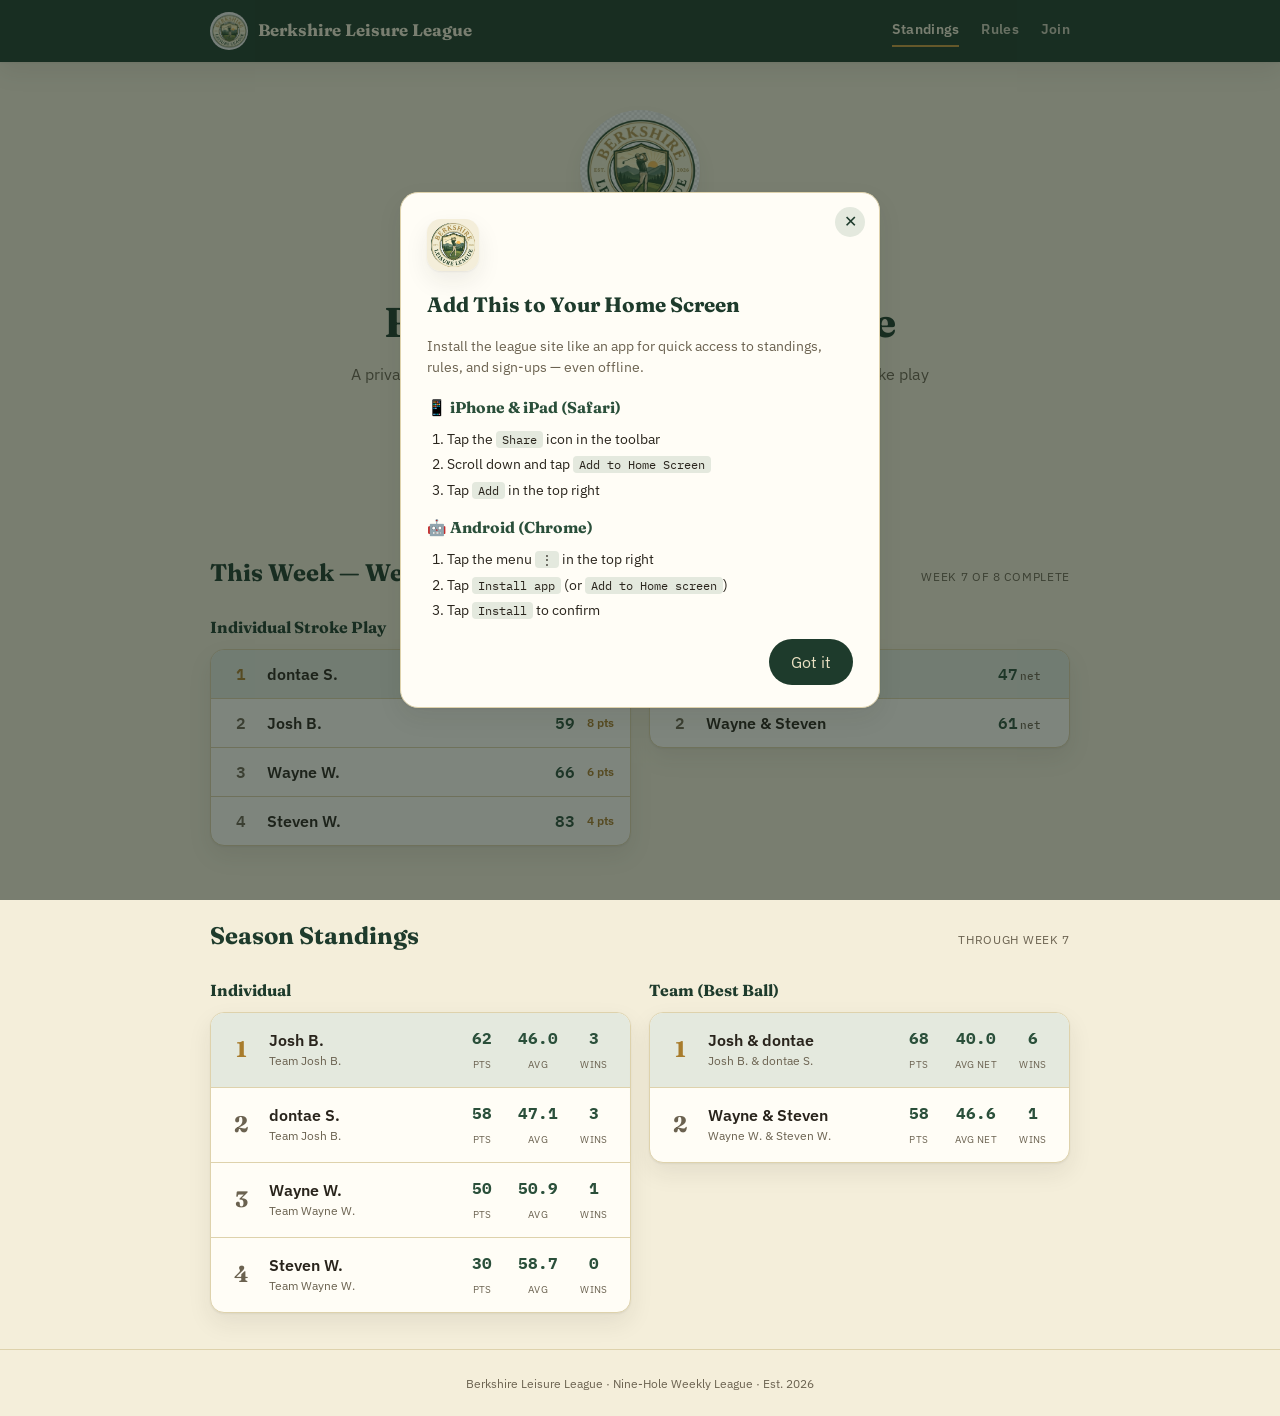
==== index.html @ b0b4068c "Initial Site Upload" ====
<!doctype html>
<html lang="en">
<head>
<meta charset="utf-8">
<meta name="viewport" content="width=device-width, initial-scale=1">
<title>Berkshire Leisure League</title>
<meta name="description" content="Weekly standings for the Berkshire Leisure League nine-hole golf league.">
<link rel="stylesheet" href="assets/style.css">
<link rel="manifest" href="manifest.webmanifest">
<link rel="icon" href="assets/icons/favicon-32.png" sizes="32x32">
<link rel="apple-touch-icon" href="assets/icons/apple-touch-icon.png">
<meta name="theme-color" content="#1E3B2C">
<meta name="apple-mobile-web-app-capable" content="yes">
<meta name="apple-mobile-web-app-status-bar-style" content="black-translucent">
<meta name="apple-mobile-web-app-title" content="BLL Golf">
</head>
<body>


<header class="site-nav">
  <div class="wrap">
    <a class="brand" href="index.html">
      <img src="assets/logo.png" alt="Berkshire Leisure League crest">
      <span>Berkshire Leisure League</span>
    </a>
    <nav class="links">
      <a href="index.html" class="active">Standings</a>
      <a href="rules.html" class="">Rules</a>
      <a href="join.html" class="">Join</a>
    </nav>
  </div>
</header>


<section class="hero wrap">
  <img class="crest" src="assets/logo.png" alt="Berkshire Leisure League crest">
  <div class="tagline">Est. 2026 · Nine-Hole Weekly League</div>
  <h1>Berkshire Leisure League</h1>
  <p class="lead">A private weekly nine-hole league run through 18Birdies — individual stroke play and two-player best ball, every week, all season.</p>
  <div class="cta-row">
    <a class="btn primary" href="join.html">Join Next Season</a>
    <a class="btn ghost" href="rules.html">Read the Rules</a>
  </div>
</section>

<section class="wrap">
  <div class="section-head"><h2>This Week — Week 7</h2><span class="tag">Week 7 of 8 complete</span></div>
  <div class="two-col">
    <div>
      <h3 style="font-size:1rem; margin-bottom:10px;">Individual Stroke Play</h3>
      <div class="card"><ul style="list-style:none;margin:0;padding:0;">
        <li class="board-row lead">
          <span class="rank">1</span>
          <span class="name">dontae S.</span>
          <span class="score">49</span>
          <span class="pts">10 pts</span>
        </li>
        <li class="board-row ">
          <span class="rank">2</span>
          <span class="name">Josh B.</span>
          <span class="score">59</span>
          <span class="pts">8 pts</span>
        </li>
        <li class="board-row ">
          <span class="rank">3</span>
          <span class="name">Wayne W.</span>
          <span class="score">66</span>
          <span class="pts">6 pts</span>
        </li>
        <li class="board-row ">
          <span class="rank">4</span>
          <span class="name">Steven W.</span>
          <span class="score">83</span>
          <span class="pts">4 pts</span>
        </li>
      </ul></div>
    </div>
    <div>
      <h3 style="font-size:1rem; margin-bottom:10px;">Best Ball</h3>
      <div class="card"><ul style="list-style:none;margin:0;padding:0;">
        <li class="board-row lead">
          <span class="rank">1</span>
          <span class="name">Josh & dontae</span>
          <span class="score">47<small>net</small></span>
        </li>
        <li class="board-row ">
          <span class="rank">2</span>
          <span class="name">Wayne & Steven</span>
          <span class="score">61<small>net</small></span>
        </li>
      </ul></div>
    </div>
  </div>
</section>

<section class="wrap">
  <div class="section-head"><h2>Season Standings</h2><span class="tag">Through Week 7</span></div>
  <div class="two-col">
    <div>
      <h3 style="font-size:1rem; margin-bottom:10px;">Individual</h3>
      <div class="card"><ul style="list-style:none;margin:0;padding:0;">
        <li class="stand-row lead">
          <span class="stand-rank">1</span>
          <div class="stand-main">
            <span class="stand-name">Josh B.</span>
            <span class="stand-sub">Team Josh B.</span>
          </div>
          <div class="stand-stats">
            <div class="stat"><b>62</b><small>pts</small></div>
            <div class="stat"><b>46.0</b><small>avg</small></div>
            <div class="stat"><b>3</b><small>wins</small></div>
          </div>
        </li>
        <li class="stand-row ">
          <span class="stand-rank">2</span>
          <div class="stand-main">
            <span class="stand-name">dontae S.</span>
            <span class="stand-sub">Team Josh B.</span>
          </div>
          <div class="stand-stats">
            <div class="stat"><b>58</b><small>pts</small></div>
            <div class="stat"><b>47.1</b><small>avg</small></div>
            <div class="stat"><b>3</b><small>wins</small></div>
          </div>
        </li>
        <li class="stand-row ">
          <span class="stand-rank">3</span>
          <div class="stand-main">
            <span class="stand-name">Wayne W.</span>
            <span class="stand-sub">Team Wayne W.</span>
          </div>
          <div class="stand-stats">
            <div class="stat"><b>50</b><small>pts</small></div>
            <div class="stat"><b>50.9</b><small>avg</small></div>
            <div class="stat"><b>1</b><small>wins</small></div>
          </div>
        </li>
        <li class="stand-row ">
          <span class="stand-rank">4</span>
          <div class="stand-main">
            <span class="stand-name">Steven W.</span>
            <span class="stand-sub">Team Wayne W.</span>
          </div>
          <div class="stand-stats">
            <div class="stat"><b>30</b><small>pts</small></div>
            <div class="stat"><b>58.7</b><small>avg</small></div>
            <div class="stat"><b>0</b><small>wins</small></div>
          </div>
        </li>
      </ul></div>
    </div>
    <div>
      <h3 style="font-size:1rem; margin-bottom:10px;">Team (Best Ball)</h3>
      <div class="card"><ul style="list-style:none;margin:0;padding:0;">
        <li class="stand-row lead">
          <span class="stand-rank">1</span>
          <div class="stand-main">
            <span class="stand-name">Josh & dontae</span>
            <span class="stand-sub">Josh B. & dontae S.</span>
          </div>
          <div class="stand-stats">
            <div class="stat"><b>68</b><small>pts</small></div>
            <div class="stat"><b>40.0</b><small>avg net</small></div>
            <div class="stat"><b>6</b><small>wins</small></div>
          </div>
        </li>
        <li class="stand-row ">
          <span class="stand-rank">2</span>
          <div class="stand-main">
            <span class="stand-name">Wayne & Steven</span>
            <span class="stand-sub">Wayne W. & Steven W.</span>
          </div>
          <div class="stand-stats">
            <div class="stat"><b>58</b><small>pts</small></div>
            <div class="stat"><b>46.6</b><small>avg net</small></div>
            <div class="stat"><b>1</b><small>wins</small></div>
          </div>
        </li>
      </ul></div>
    </div>
  </div>
</section>


<footer class="site-footer">
  <div class="wrap">Berkshire Leisure League · Nine-Hole Weekly League · Est. 2026</div>
</footer>


<div id="install-modal-backdrop" class="install-modal-backdrop">
  <div class="install-modal" role="dialog" aria-modal="true" aria-labelledby="install-modal-title">
    <button type="button" class="close-btn" id="install-modal-close" aria-label="Close">✕</button>
    <img class="install-icon" src="assets/icons/icon-192.png" alt="">
    <h2 id="install-modal-title">Add This to Your Home Screen</h2>
    <p class="sub">Install the league site like an app for quick access to standings, rules, and sign-ups — even offline.</p>

    <div class="install-platform">
      <h3>📱 iPhone &amp; iPad (Safari)</h3>
      <ol>
        <li>Tap the <kbd>Share</kbd> icon in the toolbar</li>
        <li>Scroll down and tap <kbd>Add to Home Screen</kbd></li>
        <li>Tap <kbd>Add</kbd> in the top right</li>
      </ol>
    </div>

    <div class="install-platform">
      <h3>🤖 Android (Chrome)</h3>
      <ol>
        <li>Tap the menu <kbd>⋮</kbd> in the top right</li>
        <li>Tap <kbd>Install app</kbd> (or <kbd>Add to Home screen</kbd>)</li>
        <li>Tap <kbd>Install</kbd> to confirm</li>
      </ol>
    </div>

    <div class="dismiss-row">
      <button type="button" class="btn primary" id="install-modal-got-it">Got it</button>
    </div>
  </div>
</div>
<script>
  (function () {
    try {
      var isStandalone = window.matchMedia('(display-mode: standalone)').matches || window.navigator.standalone === true;
      var seen = localStorage.getItem('bll-install-tip-seen');
      if (isStandalone || seen) return;
      var backdrop = document.getElementById('install-modal-backdrop');
      if (!backdrop) return;
      backdrop.style.display = 'flex';
      function dismiss() {
        backdrop.style.display = 'none';
        try { localStorage.setItem('bll-install-tip-seen', '1'); } catch (e) {}
      }
      document.getElementById('install-modal-close').addEventListener('click', dismiss);
      document.getElementById('install-modal-got-it').addEventListener('click', dismiss);
      backdrop.addEventListener('click', function (e) { if (e.target === backdrop) dismiss(); });
      document.addEventListener('keydown', function (e) { if (e.key === 'Escape') dismiss(); });
    } catch (e) {}
  })();
</script>

<script>
  if ('serviceWorker' in navigator) {
    window.addEventListener('load', () => {
      navigator.serviceWorker.register('sw.js').catch(() => {});
    });
  }
</script>

</body>
</html>
---- assets/style.css ----
/* Berkshire Leisure League — shared site styles */

@import url('https://fonts.googleapis.com/css2?family=Fraunces:opsz,wght@9..144,400;9..144,600;9..144,700&family=IBM+Plex+Sans:wght@400;500;600;700&family=IBM+Plex+Mono:wght@500;600&display=swap');

:root {
  --cream: #F4EEDA;
  --cream-deep: #E9E0C2;
  --card: #FFFDF6;
  --forest: #1E3B2C;
  --forest-2: #2A4F3A;
  --forest-tint: #E4E9DE;
  --gold: #A87C2C;
  --gold-bright: #C79A3F;
  --sunset: #D2842F;
  --ink: #29241C;
  --ink-soft: #6B6250;
  --line: #DED2AC;
  --good: #3F7D53;
  --bad: #B4523A;
  --shadow: 0 1px 2px rgba(41,36,28,0.06), 0 10px 24px rgba(41,36,28,0.08);
}

@media (prefers-color-scheme: dark) {
  :root:not([data-theme="light"]) {
    --cream: #14231A;
    --cream-deep: #101C14;
    --card: #1B2E22;
    --forest: #EFE7C8;
    --forest-2: #C9D8C4;
    --forest-tint: #24382C;
    --gold: #D8AC55;
    --gold-bright: #E8C275;
    --sunset: #E29A52;
    --ink: #EEE7D2;
    --ink-soft: #A9A28C;
    --line: #33452E;
    --good: #7EC493;
    --bad: #E08066;
    --shadow: 0 1px 2px rgba(0,0,0,0.35), 0 12px 28px rgba(0,0,0,0.4);
  }
}
:root[data-theme="dark"] {
  --cream: #14231A;
  --cream-deep: #101C14;
  --card: #1B2E22;
  --forest: #EFE7C8;
  --forest-2: #C9D8C4;
  --forest-tint: #24382C;
  --gold: #D8AC55;
  --gold-bright: #E8C275;
  --sunset: #E29A52;
  --ink: #EEE7D2;
  --ink-soft: #A9A28C;
  --line: #33452E;
  --good: #7EC493;
  --bad: #E08066;
  --shadow: 0 1px 2px rgba(0,0,0,0.35), 0 12px 28px rgba(0,0,0,0.4);
}

* { box-sizing: border-box; }
html, body { margin: 0; padding: 0; }
body {
  background: var(--cream);
  color: var(--ink);
  font-family: "IBM Plex Sans", system-ui, sans-serif;
  line-height: 1.5;
}
img { max-width: 100%; }
h1, h2, h3 { font-family: "Fraunces", Georgia, serif; text-wrap: balance; margin: 0 0 8px; color: var(--forest); }
a { color: var(--forest-2); }
.wrap { max-width: 900px; margin-inline: auto; padding-inline: 20px; }

/* Nav */
header.site-nav {
  background: var(--forest);
  color: var(--cream);
  box-shadow: var(--shadow);
  position: sticky;
  top: 0;
  z-index: 10;
}
header.site-nav .wrap {
  display: flex;
  align-items: center;
  justify-content: space-between;
  gap: 16px;
  padding-block: 12px;
  flex-wrap: wrap;
}
.brand {
  display: flex;
  align-items: center;
  gap: 10px;
  text-decoration: none;
  color: var(--cream);
}
.brand img { width: 38px; height: 38px; border-radius: 50%; }
.brand span {
  font-family: "Fraunces", serif;
  font-weight: 700;
  font-size: 1.05rem;
}
nav.links {
  display: flex;
  gap: 22px;
}
nav.links a {
  color: var(--cream);
  text-decoration: none;
  font-size: 0.88rem;
  font-weight: 600;
  letter-spacing: 0.02em;
  opacity: 0.82;
  padding-block: 4px;
  border-bottom: 2px solid transparent;
}
nav.links a:hover, nav.links a.active {
  opacity: 1;
  border-bottom-color: var(--gold-bright);
}

/* Hero */
.hero {
  padding-block: 48px 40px;
  text-align: center;
}
.hero img.crest {
  width: 120px;
  height: 120px;
  border-radius: 50%;
  box-shadow: var(--shadow);
  margin-bottom: 18px;
}
.hero h1 {
  font-size: clamp(1.8rem, 4vw, 2.6rem);
}
.hero .tagline {
  color: var(--gold);
  text-transform: uppercase;
  letter-spacing: 0.08em;
  font-size: 0.8rem;
  font-weight: 600;
  margin-bottom: 18px;
}
.hero p.lead {
  max-width: 60ch;
  margin: 0 auto 22px;
  color: var(--ink-soft);
  font-size: 1.02rem;
}
.hero .cta-row {
  display: flex;
  gap: 12px;
  justify-content: center;
  flex-wrap: wrap;
}
.btn {
  display: inline-block;
  padding: 11px 22px;
  border-radius: 999px;
  font-weight: 600;
  font-size: 0.92rem;
  text-decoration: none;
  transition: transform 0.15s ease;
}
.btn:hover { transform: translateY(-1px); }
.btn.primary { background: var(--forest); color: var(--cream); }
.btn.ghost { background: transparent; color: var(--forest); border: 1.5px solid var(--forest); }
:root:not([data-theme="light"]) .btn.primary,
:root[data-theme="dark"] .btn.primary { color: var(--cream-deep); }

section { padding-block: 36px; }
.section-head { display: flex; align-items: baseline; justify-content: space-between; margin-bottom: 16px; flex-wrap: wrap; gap: 8px; }
.section-head .tag { font-size: 0.72rem; text-transform: uppercase; letter-spacing: 0.06em; color: var(--ink-soft); }

.card {
  background: var(--card);
  border: 1px solid var(--line);
  border-radius: 14px;
  box-shadow: var(--shadow);
  overflow: hidden;
}

/* board rows (weekly leaderboards) */
.board-row {
  display: grid;
  grid-template-columns: 28px 1fr auto auto;
  align-items: center;
  gap: 12px;
  padding: 12px 16px;
  border-bottom: 1px solid var(--line);
}
.board-row:last-child { border-bottom: none; }
.board-row.lead { background: var(--forest-tint); }
.board-row .rank { font-family: "IBM Plex Mono", monospace; font-weight: 600; color: var(--ink-soft); text-align: center; }
.board-row.lead .rank { color: var(--gold); }
.board-row .name { font-weight: 600; }
.board-row .score { font-family: "IBM Plex Mono", monospace; font-weight: 600; color: var(--forest-2); }
.board-row .score small { font-weight: 500; color: var(--ink-soft); margin-left: 2px; font-size: 0.68rem; }
.board-row .pts { font-size: 0.74rem; color: var(--gold); font-weight: 600; white-space: nowrap; }

.two-col { display: grid; grid-template-columns: 1fr 1fr; gap: 18px; }
@media (max-width: 640px) { .two-col { grid-template-columns: 1fr; } }

/* standings rows */
.stand-row {
  display: flex;
  align-items: center;
  gap: 14px;
  padding: 13px 16px;
  border-bottom: 1px solid var(--line);
}
.stand-row:last-child { border-bottom: none; }
.stand-row.lead { background: var(--forest-tint); }
.stand-rank { font-family: "Fraunces", serif; font-size: 1.4rem; font-weight: 700; color: var(--ink-soft); width: 28px; text-align: center; flex-shrink: 0; }
.stand-row.lead .stand-rank { color: var(--gold); }
.stand-main { flex: 1; min-width: 0; }
.stand-name { display: block; font-weight: 600; }
.stand-sub { display: block; font-size: 0.76rem; color: var(--ink-soft); }
.stand-stats { display: flex; gap: 16px; flex-shrink: 0; }
.stat { text-align: center; min-width: 40px; }
.stat b { display: block; font-family: "IBM Plex Mono", monospace; font-size: 1rem; color: var(--forest-2); }
.stat small { font-size: 0.64rem; color: var(--ink-soft); text-transform: uppercase; letter-spacing: 0.03em; }

/* Rules page */
.rules-block { margin-bottom: 28px; }
.rules-block h2 { font-size: 1.3rem; border-bottom: 2px solid var(--line); padding-bottom: 8px; margin-bottom: 14px; }
.rules-block h3 { font-size: 1.02rem; color: var(--forest-2); margin-top: 18px; }
.rules-block p, .rules-block li { color: var(--ink); }
.rules-block ul, .rules-block ol { padding-left: 22px; }
.callout {
  background: var(--forest-tint);
  border-left: 4px solid var(--gold);
  border-radius: 8px;
  padding: 14px 16px;
  margin-block: 14px;
  font-size: 0.94rem;
}

/* Join form */
.join-form {
  display: grid;
  gap: 16px;
  max-width: 520px;
}
.field { display: flex; flex-direction: column; gap: 6px; }
.field label { font-size: 0.82rem; font-weight: 600; color: var(--forest); }
.field input, .field textarea {
  font: inherit;
  padding: 11px 13px;
  border-radius: 8px;
  border: 1.5px solid var(--line);
  background: var(--card);
  color: var(--ink);
}
.field input:focus, .field textarea:focus {
  outline: none;
  border-color: var(--gold);
}
.field .hint { font-size: 0.74rem; color: var(--ink-soft); }
.submit-row { display: flex; align-items: center; gap: 14px; }
button.btn.primary { border: none; cursor: pointer; font: inherit; }
#form-status { font-size: 0.88rem; font-weight: 600; }
#form-status.ok { color: var(--good); }
#form-status.err { color: var(--bad); }

/* Install prompt modal */
.install-modal-backdrop {
  display: none;
  position: fixed;
  inset: 0;
  background: rgba(20, 35, 26, 0.55);
  z-index: 100;
  align-items: center;
  justify-content: center;
  padding: 20px;
}
.install-modal {
  background: var(--card);
  border: 1px solid var(--line);
  border-radius: 18px;
  max-width: 480px;
  width: 100%;
  max-height: 88vh;
  overflow-y: auto;
  padding: 26px 26px 22px;
  box-shadow: var(--shadow);
  position: relative;
}
.install-modal .close-btn {
  position: absolute;
  top: 14px;
  right: 14px;
  width: 30px;
  height: 30px;
  border-radius: 50%;
  border: none;
  background: var(--forest-tint);
  color: var(--forest);
  font-size: 1rem;
  line-height: 1;
  cursor: pointer;
}
.install-modal .install-icon {
  width: 52px;
  height: 52px;
  border-radius: 14px;
  margin-bottom: 12px;
  box-shadow: var(--shadow);
}
.install-modal h2 { font-size: 1.3rem; margin-bottom: 4px; }
.install-modal > p.sub { color: var(--ink-soft); font-size: 0.9rem; margin-bottom: 18px; }
.install-platform { margin-bottom: 16px; }
.install-platform h3 {
  display: flex;
  align-items: center;
  gap: 8px;
  font-size: 0.98rem;
  color: var(--forest-2);
  margin-bottom: 8px;
}
.install-platform ol {
  margin: 0;
  padding-left: 20px;
  font-size: 0.9rem;
}
.install-platform li { margin-bottom: 4px; }
.install-platform li kbd {
  background: var(--forest-tint);
  border-radius: 4px;
  padding: 1px 6px;
  font-family: "IBM Plex Mono", monospace;
  font-size: 0.82em;
  font-style: normal;
}
.install-modal .dismiss-row { margin-top: 18px; text-align: right; }

footer.site-footer {
  border-top: 1px solid var(--line);
  padding-block: 24px;
  text-align: center;
  font-size: 0.78rem;
  color: var(--ink-soft);
}
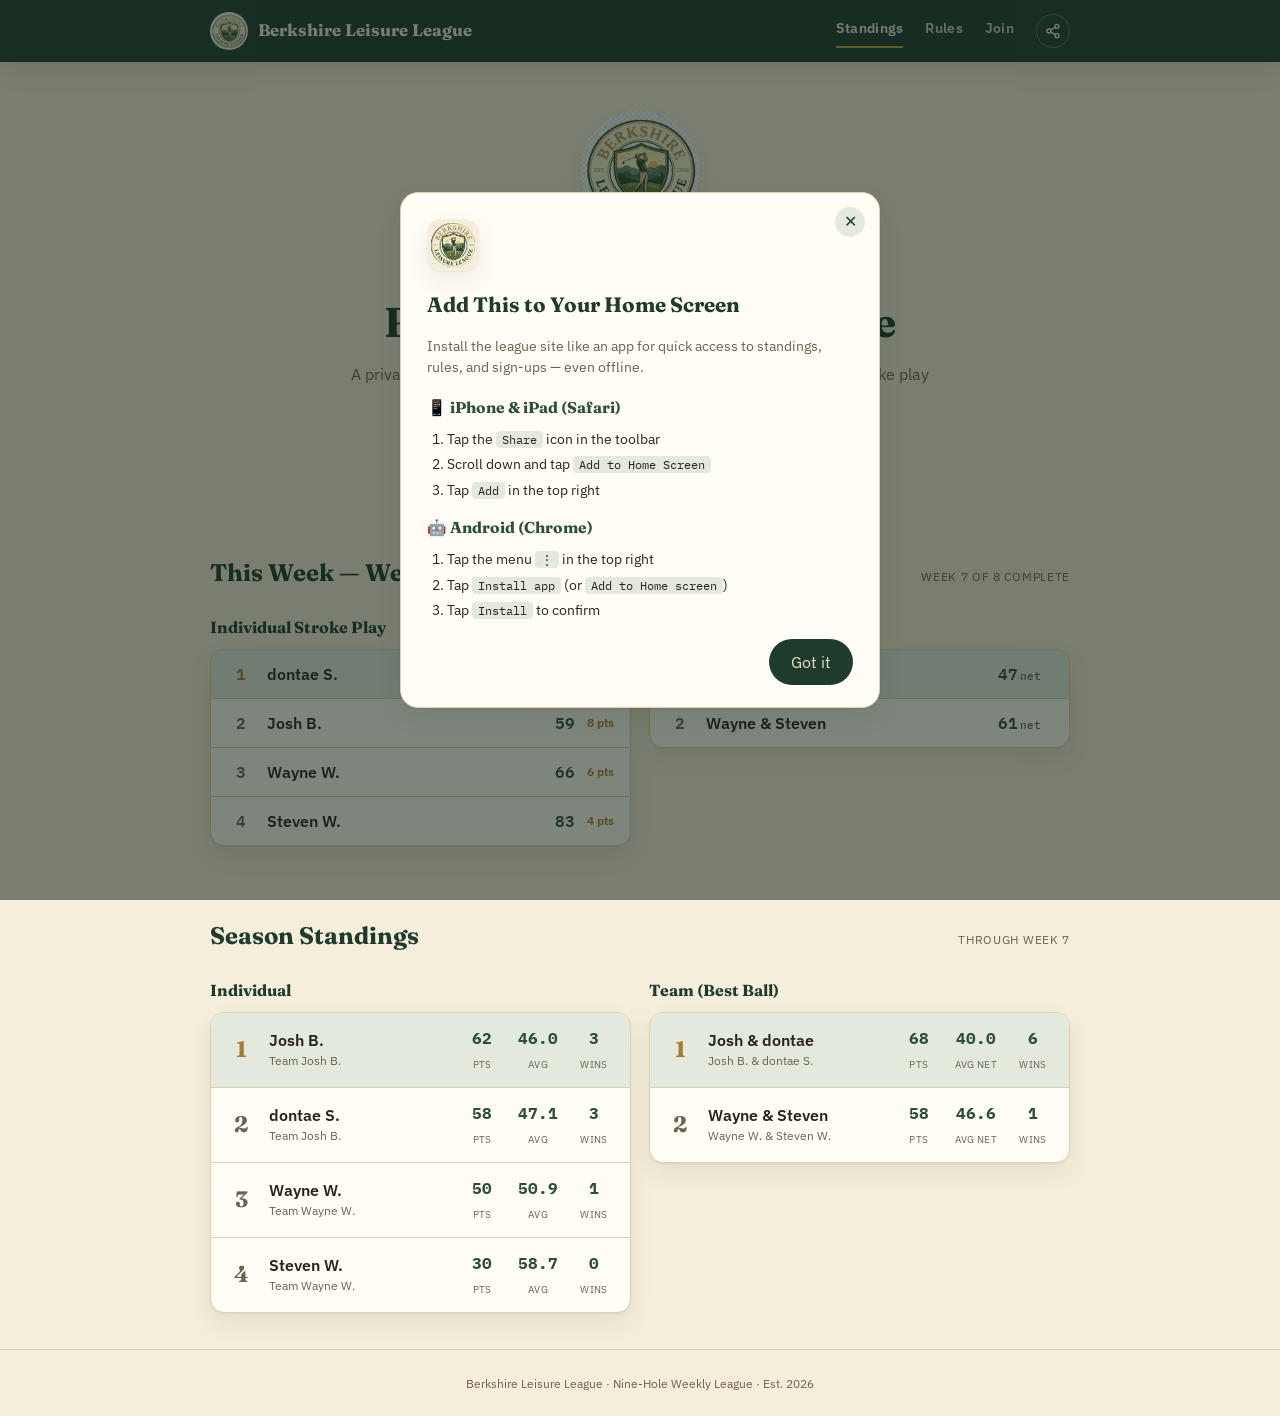
==== commit 3e0677b3: "Added payment information" ====
--- a/index.html
+++ b/index.html
@@ -27,6 +27,7 @@
       <a href="index.html" class="active">Standings</a>
       <a href="rules.html" class="">Rules</a>
       <a href="join.html" class="">Join</a>
+      <button type="button" class="share-btn" data-share data-share-title="Berkshire Leisure League" data-share-text="Check out our weekly nine-hole golf league standings!" aria-label="Share this page"><svg viewBox="0 0 24 24" fill="none" stroke="currentColor" stroke-width="2" stroke-linecap="round" stroke-linejoin="round"><circle cx="18" cy="5" r="3"/><circle cx="6" cy="12" r="3"/><circle cx="18" cy="19" r="3"/><line x1="8.59" y1="13.51" x2="15.42" y2="17.49"/><line x1="15.41" y1="6.51" x2="8.59" y2="10.49"/></svg></button>
     </nav>
   </div>
 </header>
@@ -246,5 +247,7 @@
   }
 </script>
 
+<script src="assets/share.js" defer></script>
+
 </body>
 </html>
--- a/assets/style.css
+++ b/assets/style.css
@@ -119,6 +119,61 @@
   border-bottom-color: var(--gold-bright);
 }
 
+/* Share button (nav icon) */
+.share-btn {
+  display: inline-flex;
+  align-items: center;
+  justify-content: center;
+  width: 34px;
+  height: 34px;
+  border-radius: 50%;
+  border: 1.5px solid rgba(244, 238, 218, 0.3);
+  background: transparent;
+  color: var(--cream);
+  cursor: pointer;
+  flex-shrink: 0;
+  transition: background 0.15s ease, border-color 0.15s ease;
+}
+.share-btn:hover {
+  background: rgba(244, 238, 218, 0.12);
+  border-color: var(--gold-bright);
+}
+.share-btn svg { width: 16px; height: 16px; }
+
+/* Share toast */
+.share-toast {
+  position: fixed;
+  left: 50%;
+  bottom: 28px;
+  transform: translate(-50%, 12px);
+  background: var(--forest);
+  color: var(--cream);
+  font-size: 0.86rem;
+  font-weight: 600;
+  padding: 10px 18px;
+  border-radius: 999px;
+  box-shadow: var(--shadow);
+  opacity: 0;
+  transition: opacity 0.25s ease, transform 0.25s ease;
+  z-index: 200;
+  pointer-events: none;
+}
+.share-toast.show {
+  opacity: 1;
+  transform: translate(-50%, 0);
+}
+
+/* Invite-a-friend button (join page) */
+.invite-row {
+  margin-bottom: 24px;
+}
+.btn.invite-share {
+  display: inline-flex;
+  align-items: center;
+  gap: 8px;
+}
+.btn.invite-share svg { width: 16px; height: 16px; }
+
 /* Hero */
 .hero {
   padding-block: 48px 40px;
@@ -237,6 +292,51 @@
   font-size: 0.94rem;
 }
 
+/* Pay grid (Dues section) */
+.pay-grid {
+  display: grid;
+  grid-template-columns: repeat(3, 1fr);
+  gap: 14px;
+  margin-top: 16px;
+}
+@media (max-width: 640px) { .pay-grid { grid-template-columns: 1fr; } }
+.pay-card {
+  background: var(--card);
+  border: 1px solid var(--line);
+  border-radius: 14px;
+  box-shadow: var(--shadow);
+  padding: 16px;
+  text-align: center;
+}
+.pay-card-label {
+  font-size: 0.72rem;
+  text-transform: uppercase;
+  letter-spacing: 0.05em;
+  color: var(--gold);
+  font-weight: 700;
+  margin-bottom: 4px;
+}
+.pay-card-handle {
+  font-family: "IBM Plex Mono", monospace;
+  font-weight: 600;
+  font-size: 0.92rem;
+  margin-bottom: 10px;
+}
+.pay-qr {
+  width: 130px;
+  height: 130px;
+  border-radius: 8px;
+  border: 1px solid var(--line);
+  margin: 0 auto 12px;
+  display: block;
+}
+.pay-btn {
+  width: 100%;
+  text-align: center;
+  padding: 9px 14px;
+  font-size: 0.86rem;
+}
+
 /* Join form */
 .join-form {
   display: grid;
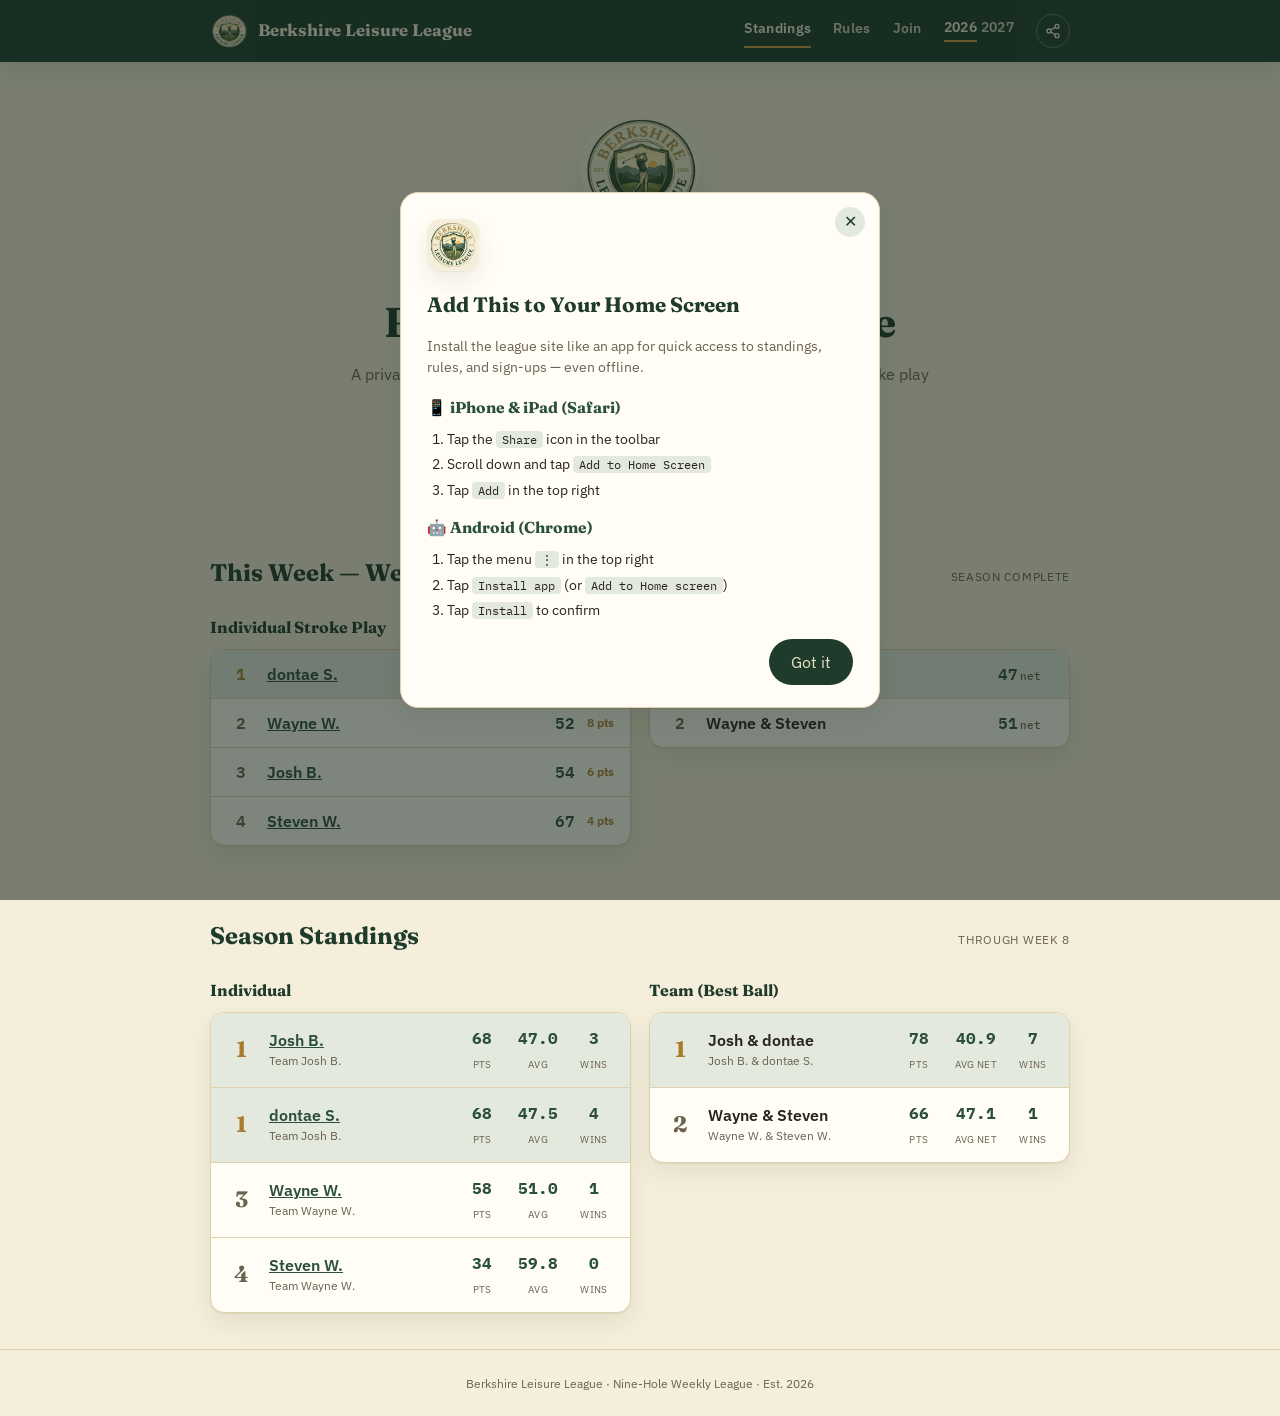
==== commit 5cfeabc7: "Season End" ====
--- a/index.html
+++ b/index.html
@@ -27,6 +27,10 @@
       <a href="index.html" class="active">Standings</a>
       <a href="rules.html" class="">Rules</a>
       <a href="join.html" class="">Join</a>
+      <div class="season-switcher">
+        <a href="index.html" class="season-pill active">2026</a>
+        <a href="2027/index.html" class="season-pill">2027</a>
+      </div>
       <button type="button" class="share-btn" data-share data-share-title="Berkshire Leisure League" data-share-text="Check out our weekly nine-hole golf league standings!" aria-label="Share this page"><svg viewBox="0 0 24 24" fill="none" stroke="currentColor" stroke-width="2" stroke-linecap="round" stroke-linejoin="round"><circle cx="18" cy="5" r="3"/><circle cx="6" cy="12" r="3"/><circle cx="18" cy="19" r="3"/><line x1="8.59" y1="13.51" x2="15.42" y2="17.49"/><line x1="15.41" y1="6.51" x2="8.59" y2="10.49"/></svg></button>
     </nav>
   </div>
@@ -41,37 +45,38 @@
   <div class="cta-row">
     <a class="btn primary" href="join.html">Join Next Season</a>
     <a class="btn ghost" href="rules.html">Read the Rules</a>
+    <button type="button" class="btn pay" id="pay-dues-btn">Pay Dues</button>
   </div>
 </section>
 
 <section class="wrap">
-  <div class="section-head"><h2>This Week — Week 7</h2><span class="tag">Week 7 of 8 complete</span></div>
+  <div class="section-head"><h2>This Week — Week 8</h2><span class="tag">Season complete</span></div>
   <div class="two-col">
     <div>
       <h3 style="font-size:1rem; margin-bottom:10px;">Individual Stroke Play</h3>
       <div class="card"><ul style="list-style:none;margin:0;padding:0;">
         <li class="board-row lead">
           <span class="rank">1</span>
-          <span class="name">dontae S.</span>
-          <span class="score">49</span>
+          <span class="name"><a class="player-link" href="players/dontae-s.html">dontae S.</a></span>
+          <span class="score">50</span>
           <span class="pts">10 pts</span>
         </li>
         <li class="board-row ">
           <span class="rank">2</span>
-          <span class="name">Josh B.</span>
-          <span class="score">59</span>
+          <span class="name"><a class="player-link" href="players/wayne-w.html">Wayne W.</a></span>
+          <span class="score">52</span>
           <span class="pts">8 pts</span>
         </li>
         <li class="board-row ">
           <span class="rank">3</span>
-          <span class="name">Wayne W.</span>
-          <span class="score">66</span>
+          <span class="name"><a class="player-link" href="players/josh-b.html">Josh B.</a></span>
+          <span class="score">54</span>
           <span class="pts">6 pts</span>
         </li>
         <li class="board-row ">
           <span class="rank">4</span>
-          <span class="name">Steven W.</span>
-          <span class="score">83</span>
+          <span class="name"><a class="player-link" href="players/steven-w.html">Steven W.</a></span>
+          <span class="score">67</span>
           <span class="pts">4 pts</span>
         </li>
       </ul></div>
@@ -87,7 +92,7 @@
         <li class="board-row ">
           <span class="rank">2</span>
           <span class="name">Wayne & Steven</span>
-          <span class="score">61<small>net</small></span>
+          <span class="score">51<small>net</small></span>
         </li>
       </ul></div>
     </div>
@@ -95,7 +100,7 @@
 </section>
 
 <section class="wrap">
-  <div class="section-head"><h2>Season Standings</h2><span class="tag">Through Week 7</span></div>
+  <div class="section-head"><h2>Season Standings</h2><span class="tag">Through Week 8</span></div>
   <div class="two-col">
     <div>
       <h3 style="font-size:1rem; margin-bottom:10px;">Individual</h3>
@@ -103,77 +108,77 @@
         <li class="stand-row lead">
           <span class="stand-rank">1</span>
           <div class="stand-main">
-            <span class="stand-name">Josh B.</span>
+            <span class="stand-name"><a class="player-link" href="players/josh-b.html">Josh B.</a></span>
             <span class="stand-sub">Team Josh B.</span>
           </div>
           <div class="stand-stats">
-            <div class="stat"><b>62</b><small>pts</small></div>
-            <div class="stat"><b>46.0</b><small>avg</small></div>
+            <div class="stat"><b>68</b><small>pts</small></div>
+            <div class="stat"><b>47.0</b><small>avg</small></div>
             <div class="stat"><b>3</b><small>wins</small></div>
+          </div>
+        </li>
+        <li class="stand-row lead">
+          <span class="stand-rank">1</span>
+          <div class="stand-main">
+            <span class="stand-name"><a class="player-link" href="players/dontae-s.html">dontae S.</a></span>
+            <span class="stand-sub">Team Josh B.</span>
+          </div>
+          <div class="stand-stats">
+            <div class="stat"><b>68</b><small>pts</small></div>
+            <div class="stat"><b>47.5</b><small>avg</small></div>
+            <div class="stat"><b>4</b><small>wins</small></div>
+          </div>
+        </li>
+        <li class="stand-row ">
+          <span class="stand-rank">3</span>
+          <div class="stand-main">
+            <span class="stand-name"><a class="player-link" href="players/wayne-w.html">Wayne W.</a></span>
+            <span class="stand-sub">Team Wayne W.</span>
+          </div>
+          <div class="stand-stats">
+            <div class="stat"><b>58</b><small>pts</small></div>
+            <div class="stat"><b>51.0</b><small>avg</small></div>
+            <div class="stat"><b>1</b><small>wins</small></div>
+          </div>
+        </li>
+        <li class="stand-row ">
+          <span class="stand-rank">4</span>
+          <div class="stand-main">
+            <span class="stand-name"><a class="player-link" href="players/steven-w.html">Steven W.</a></span>
+            <span class="stand-sub">Team Wayne W.</span>
+          </div>
+          <div class="stand-stats">
+            <div class="stat"><b>34</b><small>pts</small></div>
+            <div class="stat"><b>59.8</b><small>avg</small></div>
+            <div class="stat"><b>0</b><small>wins</small></div>
+          </div>
+        </li>
+      </ul></div>
+    </div>
+    <div>
+      <h3 style="font-size:1rem; margin-bottom:10px;">Team (Best Ball)</h3>
+      <div class="card"><ul style="list-style:none;margin:0;padding:0;">
+        <li class="stand-row lead">
+          <span class="stand-rank">1</span>
+          <div class="stand-main">
+            <span class="stand-name">Josh & dontae</span>
+            <span class="stand-sub">Josh B. & dontae S.</span>
+          </div>
+          <div class="stand-stats">
+            <div class="stat"><b>78</b><small>pts</small></div>
+            <div class="stat"><b>40.9</b><small>avg net</small></div>
+            <div class="stat"><b>7</b><small>wins</small></div>
           </div>
         </li>
         <li class="stand-row ">
           <span class="stand-rank">2</span>
           <div class="stand-main">
-            <span class="stand-name">dontae S.</span>
-            <span class="stand-sub">Team Josh B.</span>
-          </div>
-          <div class="stand-stats">
-            <div class="stat"><b>58</b><small>pts</small></div>
-            <div class="stat"><b>47.1</b><small>avg</small></div>
-            <div class="stat"><b>3</b><small>wins</small></div>
-          </div>
-        </li>
-        <li class="stand-row ">
-          <span class="stand-rank">3</span>
-          <div class="stand-main">
-            <span class="stand-name">Wayne W.</span>
-            <span class="stand-sub">Team Wayne W.</span>
-          </div>
-          <div class="stand-stats">
-            <div class="stat"><b>50</b><small>pts</small></div>
-            <div class="stat"><b>50.9</b><small>avg</small></div>
-            <div class="stat"><b>1</b><small>wins</small></div>
-          </div>
-        </li>
-        <li class="stand-row ">
-          <span class="stand-rank">4</span>
-          <div class="stand-main">
-            <span class="stand-name">Steven W.</span>
-            <span class="stand-sub">Team Wayne W.</span>
-          </div>
-          <div class="stand-stats">
-            <div class="stat"><b>30</b><small>pts</small></div>
-            <div class="stat"><b>58.7</b><small>avg</small></div>
-            <div class="stat"><b>0</b><small>wins</small></div>
-          </div>
-        </li>
-      </ul></div>
-    </div>
-    <div>
-      <h3 style="font-size:1rem; margin-bottom:10px;">Team (Best Ball)</h3>
-      <div class="card"><ul style="list-style:none;margin:0;padding:0;">
-        <li class="stand-row lead">
-          <span class="stand-rank">1</span>
-          <div class="stand-main">
-            <span class="stand-name">Josh & dontae</span>
-            <span class="stand-sub">Josh B. & dontae S.</span>
-          </div>
-          <div class="stand-stats">
-            <div class="stat"><b>68</b><small>pts</small></div>
-            <div class="stat"><b>40.0</b><small>avg net</small></div>
-            <div class="stat"><b>6</b><small>wins</small></div>
-          </div>
-        </li>
-        <li class="stand-row ">
-          <span class="stand-rank">2</span>
-          <div class="stand-main">
             <span class="stand-name">Wayne & Steven</span>
             <span class="stand-sub">Wayne W. & Steven W.</span>
           </div>
           <div class="stand-stats">
-            <div class="stat"><b>58</b><small>pts</small></div>
-            <div class="stat"><b>46.6</b><small>avg net</small></div>
+            <div class="stat"><b>66</b><small>pts</small></div>
+            <div class="stat"><b>47.1</b><small>avg net</small></div>
             <div class="stat"><b>1</b><small>wins</small></div>
           </div>
         </li>
@@ -239,6 +244,45 @@
   })();
 </script>
 
+<div id="pay-dues-modal-backdrop" class="install-modal-backdrop">
+  <div class="install-modal" role="dialog" aria-modal="true" aria-labelledby="pay-dues-modal-title">
+    <button type="button" class="close-btn" id="pay-dues-modal-close" aria-label="Close">✕</button>
+    <h2 id="pay-dues-modal-title">Pay Your Dues</h2>
+    <p class="sub">Weekly dues are $10 per player, due before that week's round. Pay the League Treasurer (currently Wayne W.):</p>
+    <div class="pay-grid">
+      <div class="pay-card">
+        <div class="pay-card-label">Cash</div>
+        <div class="pay-card-handle">In person</div>
+      </div>
+      <div class="pay-card">
+        <div class="pay-card-label">Venmo</div>
+        <div class="pay-card-handle">@MMRHSBowling</div>
+        <img class="pay-qr" src="assets/pay/venmo-qr.png" alt="QR code to pay Wayne W. via Venmo">
+        <a class="btn primary pay-btn" href="https://venmo.com/u/MMRHSBowling?txn=pay&amp;amount=10&amp;note=Berkshire%20Leisure%20League%20dues">Pay with Venmo</a>
+      </div>
+      <div class="pay-card">
+        <div class="pay-card-label">Cash App</div>
+        <div class="pay-card-handle">$WayneWoodard87</div>
+        <img class="pay-qr" src="assets/pay/cashapp-qr.png" alt="QR code to pay Wayne W. via Cash App">
+        <a class="btn primary pay-btn" href="https://cash.app/$WayneWoodard87/10">Pay with Cash App</a>
+      </div>
+    </div>
+  </div>
+</div>
+<script>
+  (function () {
+    var btn = document.getElementById('pay-dues-btn');
+    var backdrop = document.getElementById('pay-dues-modal-backdrop');
+    if (!btn || !backdrop) return;
+    function openModal() { backdrop.style.display = 'flex'; }
+    function closeModal() { backdrop.style.display = 'none'; }
+    btn.addEventListener('click', openModal);
+    document.getElementById('pay-dues-modal-close').addEventListener('click', closeModal);
+    backdrop.addEventListener('click', function (e) { if (e.target === backdrop) closeModal(); });
+    document.addEventListener('keydown', function (e) { if (e.key === 'Escape') closeModal(); });
+  })();
+</script>
+
 <script>
   if ('serviceWorker' in navigator) {
     window.addEventListener('load', () => {
